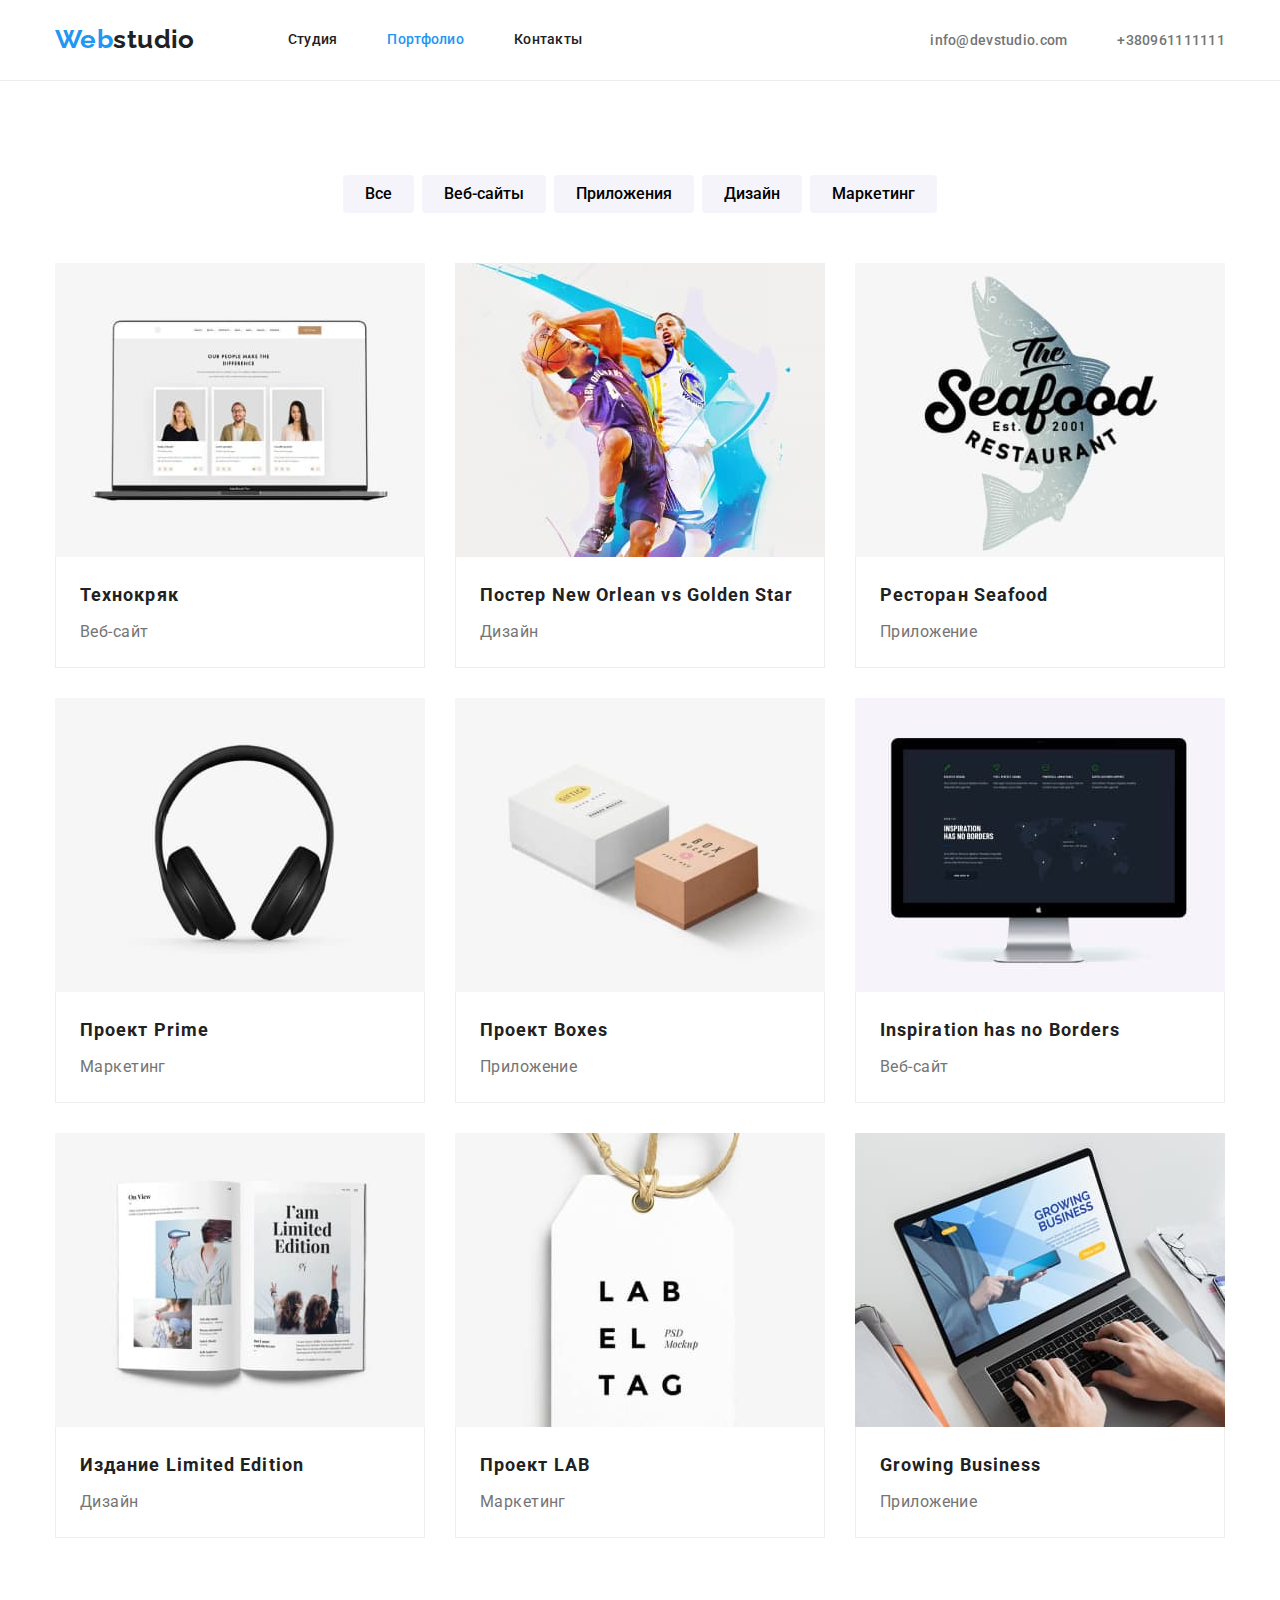
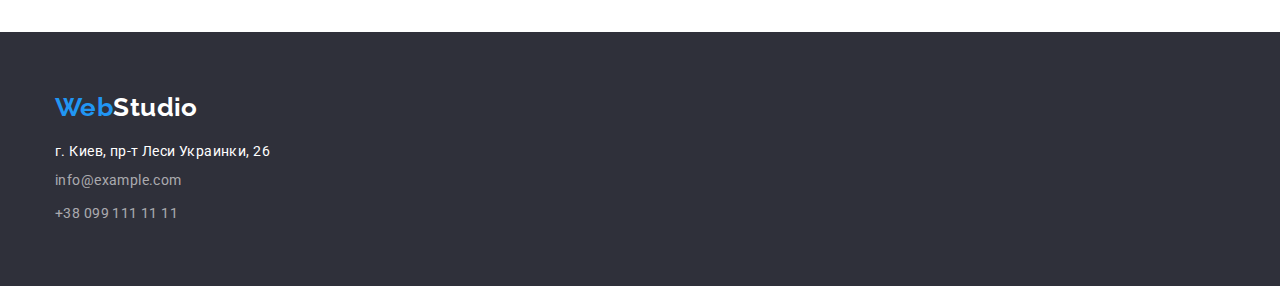
==== portfolio.html @ 1b5a4016 "Initial commit" ====
<!DOCTYPE html>
<html lang="ru">
  <head>
    <meta charset="UTF-8" />
    <meta http-equiv="X-UA-Compatible" content="IE=edge" />
    <meta name="viewport" content="width=device-width, initial-scale=1.0" />
    <link rel="preconnect" href="https://fonts.googleapis.com" />
    <link rel="preconnect" href="https://fonts.gstatic.com" crossorigin />
    <link
      href="https://fonts.googleapis.com/css2?family=Raleway:wght@700&family=Roboto:wght@400;500;700;900&display=swap"
      rel="stylesheet"
    />
    <link
      rel="stylesheet"
      href="https://cdnjs.cloudflare.com/ajax/libs/modern-normalize/1.0.0/modern-normalize.min.css"
    />
    <link rel="stylesheet" href="css/styles.css" />
    <title>Portfolio</title>
  </head>
  <body>
    <!-- Header -->
    <header class="header">
      <div class="container header-container">
        <!-- header_details -->
        <nav class="header-list">
          <a href="./index.html" class="logo"
            ><span class="logo-accent">Web</span>studio</a
          >
          <ul class="list nav-list">
            <li>
              <a href="./index.html" class="site-nav">Студия</a>
            </li>
            <li>
              <a href="./portfolio.html" class="site-nav current">Портфолио</a>
            </li>
            <li>
              <a href="" class="site-nav">Контакты</a>
            </li>
          </ul>
        </nav>

        <ul class="list contact-list">
          <li>
            <a href="mailto:mailto:info@devstudio.com" class="mail"
              >info@devstudio.com</a
            >
          </li>
          <li>
            <a href="tel:+380961111111" class="telephone">+380961111111</a>
          </li>
        </ul>
      </div>
    </header>

    <main>
      <!-- Buttons bar -->
      <section class="section">
        <div class="container">
          <h1 class="hidden">portfolio</h1>
          <ul class="list buttons-list">
            <li class="product-item">
              <button class="product-button" type="button">
                <span class="product-item">Все</span>
              </button>
            </li>
            <li class="product-item">
              <button class="product-button" type="button">
                <span class="product-item">Веб-сайты </span>
              </button>
            </li>
            <li class="product-item">
              <button class="product-button" type="button">
                <span class="product-item">Приложения </span>
              </button>
            </li>
            <li class="product-item">
              <button class="product-button" type="button">
                <span class="product-item">Дизайн </span>
              </button>
            </li>
            <li class="product-item">
              <button class="product-button" type="button">
                <span class="product-item">Маркетинг </span>
              </button>
            </li>
          </ul>

          <!-- projects -->
          <ul class="list projects-list">
            <li class="project-card">
              <a href="" class="project-link">
                <img
                  class="project-image"
                  src="images/crack.jpg"
                  alt="Технокряк"
                  width="370"
                  height="294"
                />
                <div class="project-text">
                  <h2 class="project-title">Технокряк</h2>
                  <p class="project-description">Веб-сайт</p>
                </div>
              </a>
            </li>
            <li class="project-card">
              <a href="" class="project-link">
                <img
                  class="project-image"
                  src="images/basket.jpg"
                  alt="Постер"
                  width="370"
                  height="294"
                />
                <div class="project-text">
                  <h2 class="project-title">
                    Постер New Orlean vs Golden Star
                  </h2>
                  <p class="project-description">Дизайн</p>
                </div>
              </a>
            </li>
            <li class="project-card">
              <a href="" class="project-link">
                <img
                  class="project-image"
                  src="images/seafood.jpg"
                  alt="ресторан"
                  width="370"
                  height="294"
                />
                <div class="project-text">
                  <h2 class="project-title">Ресторан Seafood</h2>
                  <p class="project-description">Приложение</p>
                </div>
              </a>
            </li>
            <li class="project-card">
              <a href="" class="project-link">
                <img
                  class="project-image"
                  src="images/prime.jpg"
                  alt="маркетинг"
                  width="370"
                  height="294"
                />
                <div class="project-text">
                  <h2 class="project-title">Проект Prime</h2>
                  <p class="project-description">Маркетинг</p>
                </div>
              </a>
            </li>
            <li class="project-card">
              <a href="" class="project-link">
                <img
                  class="project-image"
                  src="images/box.jpg"
                  alt="приложение"
                  width="370"
                  height="294"
                />
                <div class="project-text">
                  <h2 class="project-title">Проект Boxes</h2>
                  <p class="project-description">Приложение</p>
                </div>
              </a>
            </li>
            <li class="project-card">
              <a href="" class="project-link">
                <img
                  class="project-image"
                  src="images/borders.jpg"
                  alt="сайт"
                  width="370"
                  height="294"
                />
                <div class="project-text">
                  <h2 class="project-title">Inspiration has no Borders</h2>
                  <p class="project-description">Веб-сайт</p>
                </div>
              </a>
            </li>
            <li class="project-card">
              <a href="" class="project-link">
                <img
                  class="project-image"
                  src="images/limited.jpg"
                  alt="дизайн"
                  width="370"
                  height="294"
                />
                <div class="project-text">
                  <h2 class="project-title">Издание Limited Edition</h2>
                  <p class="project-description">Дизайн</p>
                </div>
              </a>
            </li>
            <li class="project-card">
              <a href="" class="project-link">
                <img
                  class="project-image"
                  src="images/lab.jpg"
                  alt="маркетинг"
                  width="370"
                  height="294"
                />
                <div class="project-text">
                  <h2 class="project-title">Проект LAB</h2>
                  <p class="project-description">Маркетинг</p>
                </div>
              </a>
            </li>
            <li class="project-card">
              <a href="" class="project-link">
                <img
                  class="project-image"
                  src="images/business.jpg"
                  alt="приложение"
                  width="370"
                  height="294"
                />
                <div class="project-text">
                  <h2 class="project-title">Growing Business</h2>
                  <p class="project-description">Приложение</p>
                </div>
              </a>
            </li>
          </ul>
        </div>
      </section>
    </main>

    <footer class="footer">
      <div class="container footer-list">
        <a href="./index.html" class="logo-footer"
          ><span class="logo-accent">Web</span>Studio</a
        >
        <address>
          <ul class="list">
            <li class="footer-item">
              <a
                href="https://bit.ly/3pXMvUd"
                target="_blank"
                rel="noopener noreferrer"
                class="address-footer"
                >г. Киев, пр-т Леси Украинки, 26</a
              >
            </li>
            <li class="footer-item">
              <a class="link-footer" href="mailto:info@devstudio.com"
                >info@example.com</a
              >
            </li>
            <li class="footer-item">
              <a class="link-footer" href="tel:+380991111111"
                >+38 099 111 11 11</a
              >
            </li>
          </ul>
        </address>
      </div>
    </footer>
  </body>
</html>
---- css/styles.css ----
:root {
    --primary-text-color: #212121;
    --accent-text-color: #2196F3;
    --description-text-color: #757575;
}

body {
    font-family: 'Roboto', sans-serif;
    color: var(--primary-text-color);
    background-color: #FFFFFF;
    font-size: 14px;
    letter-spacing: 0.03em;

}

/* Колір основного тексту #212121 */

/* Колір підписів #757575 */

/* Колір акценту #2196F3 */

/* Колір адреси #FFFFFF */


/* прибрані крапки в списках */
.list {
    list-style: none;
    margin: 0;
    padding: 0;
}

/* приховані заголовки */
.hidden{
    display: none;
}

/* .visually-hidden {
    position: absolute;
    width: 1px;
    height: 1px;
    margin: -1px;
    padding: 0;
    overflow: hidden;
    border: 0;
    clip: rect(0 0 0 0);
} */


/* прибрані відсупи тексту та заголовків */
h1,
h2,
h3,
h4,
h5,
h6,
p{
    margin: 0;
}

.container {
    width: 1200px;
    margin-left: auto;
    margin-right: auto;
    padding-left: 15px;
    padding-right: 15px;
    /* outline: 2px solid tomato; */
}

.section{
        padding-top: 94px;
        padding-bottom: 94px;
}

/* header */
.header{
    border-bottom: 1px solid #ECECEC;
}

.header-container{
    display: flex;
    align-items: center;
}

.header-list{
    display: flex;
}

.logo {
    color: var(--primary-text-color);
    text-decoration: none;
    font-family: 'Raleway', sans-serif;
    font-weight: 700;
    font-size: 26px;
    line-height: 1.19;
    display: block;
    padding: 24px 0;
}

.logo-accent {
    color: var(--accent-text-color);
}

.nav-list{
    display: flex;
    margin-left: 93px;
}

.nav-list li + li{
    margin-left: 50px;
}

.site-nav{
    display: block;
    color: var(--primary-text-color);
    font-weight: 500;
    line-height: 1.14;
    letter-spacing: 0.02em;
    text-decoration: none;
    padding-top: 32px;
    padding-bottom: 32px;
}

/* підсвітка поточної сторінки */
.list .site-nav.current {
    color: var(--accent-text-color);
}

.site-nav:hover,
.site-nav:focus{
    color: var(--accent-text-color);
}

.contact-list{
    display: flex;
    margin-left: auto;
}

.contact-list li + li{
    margin-left: 50px;
}

.mail,
.telephone {
    color: var(--description-text-color);
    font-weight: 500;
    line-height: 1.14;
    letter-spacing: 0.02em;
    text-decoration: none;
}

.mail:hover,
.mail:focus,
.telephone:hover,
.telephone:focus,
.link-footer:hover,
.link-footer:focus{
    color:var(--accent-text-color);
}

/* order section */

.order-window{
    background-color: #2F303A;
}

.hero-content{
    padding-top: 200px;
    padding-bottom: 200px;
    text-align: center;
}

.order-button{
        background: var(--accent-text-color);
        box-shadow: 0px 4px 4px rgba(0, 0, 0, 0.15);
        border-radius: 4px;
        font-family: inherit;

        display: inline-block;
        min-width: 200px;
        height: 50px;
        padding: 10px 32px;
        text-align: center;
        border: 2px transparent;
}
.order-service{
        font-weight: 700;
        font-size: 16px;
        line-height: 1.87;
        display: flex;
        align-items: center;
        text-align: center;
        letter-spacing: 0.06em;
        color: #FFFFFF;
        cursor: pointer;
}

.title{
        margin: 0 auto;
        margin-bottom: 30px;
        max-width: 696px;
        font-weight: 900;
        font-size: 44px;
        line-height: 1.36;
        text-align: center;
        letter-spacing: 0.06em;
        text-transform: uppercase;
        color: #FFFFFF;
}

/* benefits list */

.benefits-container{
    margin: 0 auto;
}

.benefit-list{
    display: flex;
}

.benefit-card{
    max-width: 270px;
    margin: 0 15px;
}

.benefit-title{
    font-size: 14px;
    font-weight: 700;
    line-height: 1.14;
    text-transform: uppercase;
    margin-bottom: 10px;
}

.benefit-description{
        line-height: 1.71;
        color: var(--description-text-color);
        margin-top: 0;
        margin-bottom: 0px;
}


/* Our work */
.our-work-block{
    padding-top: 0;
}

.our-work-title{
        font-weight: 700;
        font-size: 36px;
        line-height: 1.17;
        text-align: center;
        margin-top: 0;
        margin-bottom: 50px;
}
.work-list{
        display: flex;
        margin-left: -15px;
        margin-right: -15px;
}

.work-card{
    margin: 0 15px;
}

.work-image{
    display: block;
    max-width: 100%;
    height: auto;
}

/* Our team */
.team {
    background-color: #F5F4FA;
}


.team-title{
        font-weight: 700;
        font-size: 36px;
        line-height: 1.17;
        text-align: center;
        margin-top: 0;
        margin-bottom: 50px;
}

.team-list{
        display: flex;
        margin-left: -15px;
        margin-right: -15px;
}

.team-card{
    background-color: #FFFFFF;
    max-width: 270px;
    margin: 0 15px;
    box-shadow: 0px 2px 1px rgb(0 0 0 / 20%),
        0px 1px 1px rgb(0 0 0 / 14%),
        0px 1px 3px rgb(0 0 0 / 12%);
    border-radius: 4px;
}

.team-image{
    display: block;
    max-width: 100%;
    height: auto;
}

.team-name{
    font-weight: 500;
    font-size: 16px;
    line-height: 1.19;
    text-align: center;
    margin-top: 30px;
    margin-bottom: 10px;
}

.work-role{
        font-style: normal;
        font-size: 16px;
        line-height: 1.19;
        text-align: center;
        color: var(--description-text-color);
        margin-bottom: 30px;
        
    }

/* portfolio main */

/* buttons */

.buttons-list{
    display: flex;
    justify-content: center;
    margin-bottom: 50px;
}

.product-button{
        background: #F5F4FA;
        border-radius: 4px;
        font-weight: 500;
        font-size: 16px;
        line-height: 1.63;
        text-align: center;
        border: none;
        cursor: pointer;
        font-family: inherit;
        width: auto;
        height: auto;
        padding: 6px 22px;
}

.buttons-list > .product-item + .product-item{
    margin-left: 8px;
}

.product-button:hover,
.product-button:focus {
        font-weight: 500;
        font-size: 16px;
        line-height: 1.63;
        text-align: center;
        color: #FFFFFF;
        background: var(--accent-text-color);
        box-shadow: 0px 3px 1px rgba(0, 0, 0, 0.1), 0px 1px 2px rgba(0, 0, 0, 0.08), 0px 2px 2px rgba(0, 0, 0, 0.12);
        border-radius: 4px;
}

/* projects */

.projects-list{
    display: flex;
    flex-wrap: wrap;
    /* margin-left: -15px;
    margin-right: -15px; */
    /* gap: 30px;
    margin: auto; */
    
}

.project-card{
    flex-basis: calc((100% - 60px) / 3);
    max-width: 370px;
    margin-right: 30px;
    margin-bottom: 30px;
}

.project-card:nth-child(3n){
    margin-right: 0;
}

/* .project-card:nth-child(-n + 3) {
    margin-top: 0;
} */

/* .project-card:nth-child(3n + 3){
    margin-right: 0;
} */

.project-card:nth-last-child(-n + 3) {
    margin-bottom: 0;
}

.project-link{
    text-decoration: none;
    color: var(--primary-text-color);

}

.project-image{
    display: block;
}

.project-text{
    padding: 20px 24px;
    border-left: 1px solid #EEEEEE;
    border-right: 1px solid #EEEEEE;
    border-bottom: 1px solid #EEEEEE;;
}

.project-title{
        font-weight: 700;
        font-size: 18px;
        line-height: 2;
        letter-spacing: 0.06em;
        margin-bottom: 4px;
}

.project-description{
        font-size: 16px;
        line-height: 1.88;
        color: var(--description-text-color);
}

/* footer */
.footer{
    background-color: #2F303A;
    padding: 60px 0;
}



.logo-footer{
        color: #ffffff;
        text-decoration: none;
        font-family: 'Raleway', sans-serif;
        font-weight: 700;
        font-size: 26px;
        line-height: 1.19;
        display: block;
        margin-bottom: 20px;
}
.address-footer{
        line-height: 1.19;
        color: #FFFFFF;
        font-style: normal;
        text-decoration: none;

}
.link-footer{
        line-height: 1.71;
        color: rgba(255, 255, 255, 0.6);
        font-style: normal;
        text-decoration: none;

    
}

.footer-item:not(:last-child){
        margin-bottom: 9px;
}
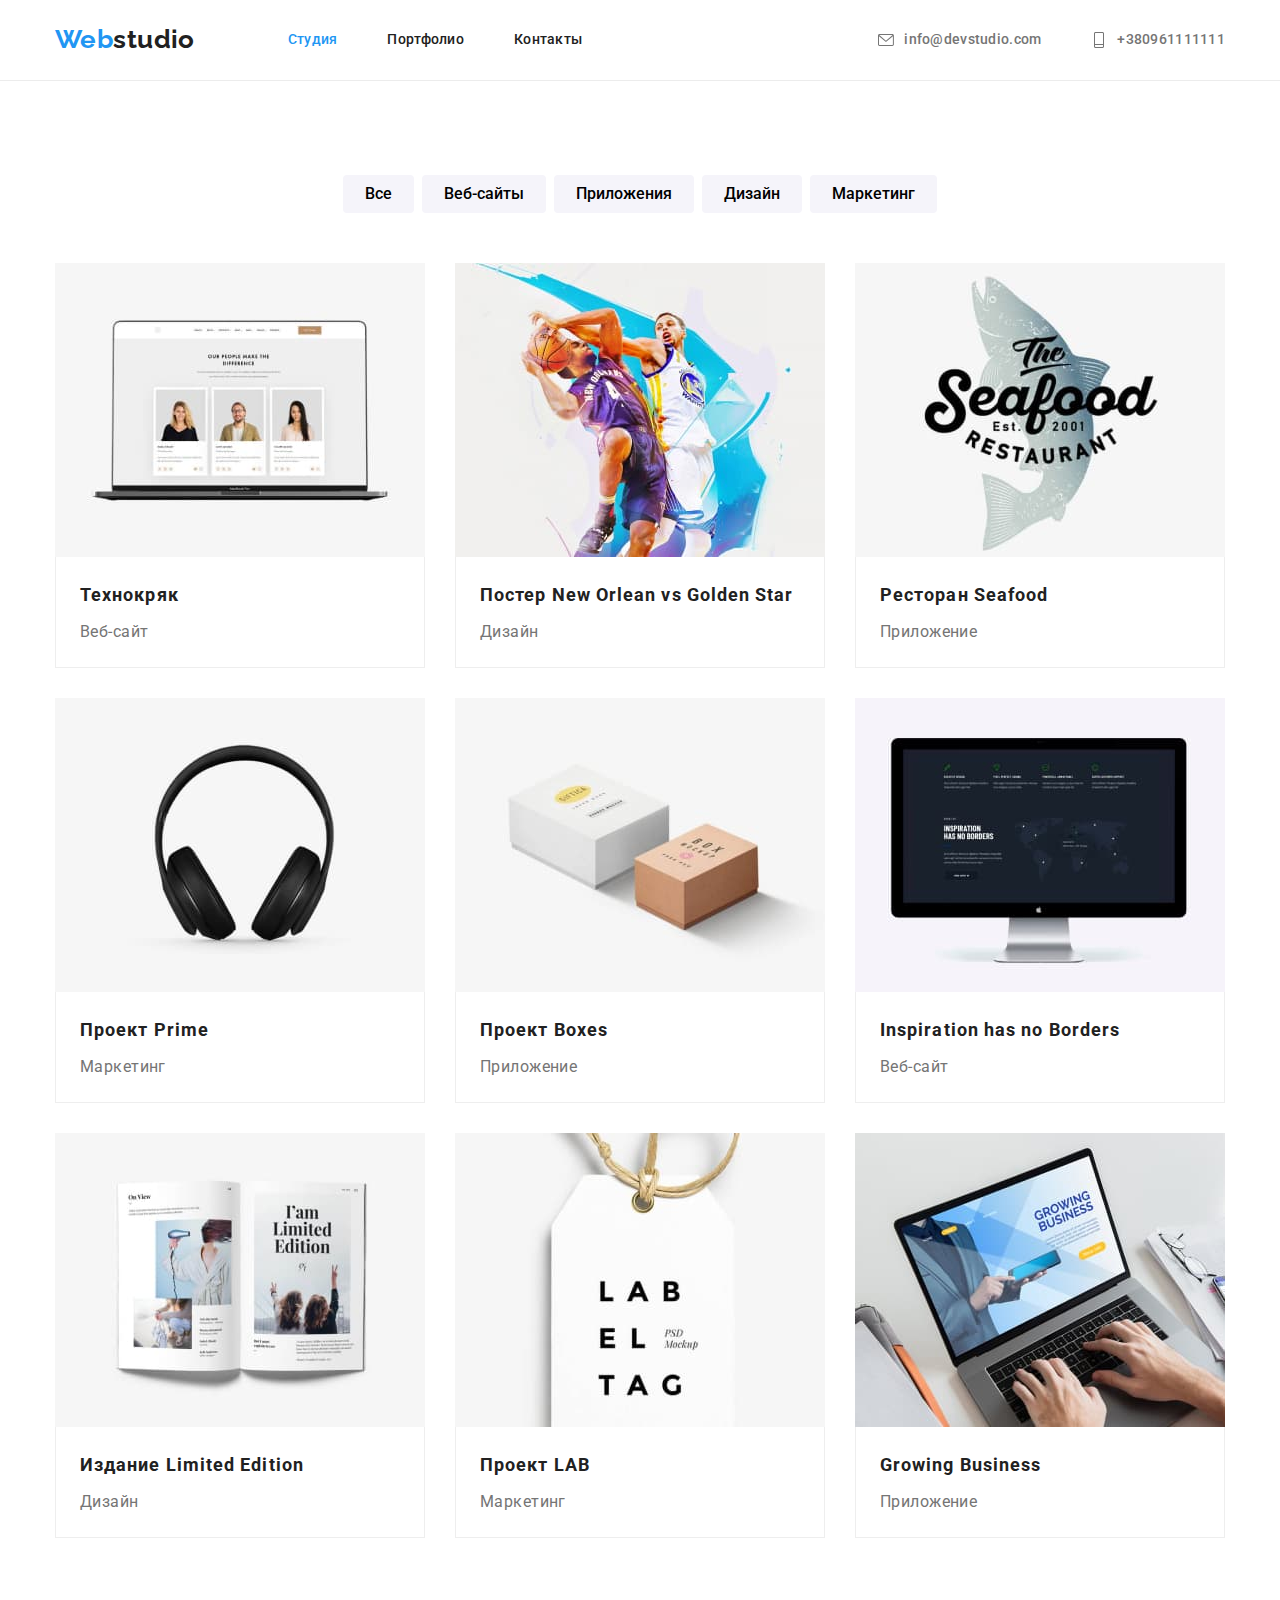
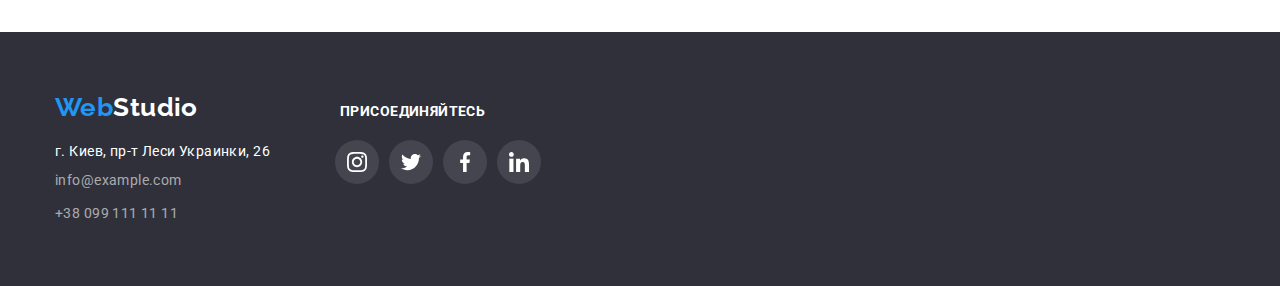
==== commit 9fa9392a: "portfolio header, footer" ====
--- a/portfolio.html
+++ b/portfolio.html
@@ -28,10 +28,10 @@
           >
           <ul class="list nav-list">
             <li>
-              <a href="./index.html" class="site-nav">Студия</a>
+              <a href="./index.html" class="site-nav current">Студия</a>
             </li>
             <li>
-              <a href="./portfolio.html" class="site-nav current">Портфолио</a>
+              <a href="./portfolio.html" class="site-nav">Портфолио</a>
             </li>
             <li>
               <a href="" class="site-nav">Контакты</a>
@@ -41,12 +41,20 @@
 
         <ul class="list contact-list">
           <li>
-            <a href="mailto:mailto:info@devstudio.com" class="mail"
-              >info@devstudio.com</a
+            <a class="mail" href="mailto:mailto:info@devstudio.com">
+              <svg class="contact-icon" height="16" width="16">
+                <use href="images/symbol-defs.svg#mail"></use>
+              </svg>
+              <span>info@devstudio.com</span></a
             >
           </li>
           <li>
-            <a href="tel:+380961111111" class="telephone">+380961111111</a>
+            <a class="telephone" href="tel:+380961111111">
+              <svg class="contact-icon" height="16" width="16">
+                <use href="images/symbol-defs.svg#telephone"></use>
+              </svg>
+              <span>+380961111111</span></a
+            >
           </li>
         </ul>
       </div>
@@ -56,7 +64,7 @@
       <!-- Buttons bar -->
       <section class="section">
         <div class="container">
-          <h1 class="hidden">portfolio</h1>
+          <h1 class="visually-hidden">portfolio</h1>
           <ul class="list buttons-list">
             <li class="product-item">
               <button class="product-button" type="button">
@@ -229,34 +237,66 @@
       </section>
     </main>
 
+    <!-- Footer -->
     <footer class="footer">
-      <div class="container footer-list">
-        <a href="./index.html" class="logo-footer"
-          ><span class="logo-accent">Web</span>Studio</a
-        >
-        <address>
-          <ul class="list">
-            <li class="footer-item">
-              <a
-                href="https://bit.ly/3pXMvUd"
-                target="_blank"
-                rel="noopener noreferrer"
-                class="address-footer"
-                >г. Киев, пр-т Леси Украинки, 26</a
-              >
-            </li>
-            <li class="footer-item">
-              <a class="link-footer" href="mailto:info@devstudio.com"
-                >info@example.com</a
-              >
-            </li>
-            <li class="footer-item">
-              <a class="link-footer" href="tel:+380991111111"
-                >+38 099 111 11 11</a
-              >
+      <div class="container footer-block">
+        <div>
+          <a href="./index.html" class="logo-footer"
+            ><span class="logo-accent">Web</span>Studio</a
+          >
+          <address>
+            <ul class="list">
+              <li class="footer-item">
+                <a
+                  class="address-footer"
+                  href="https://bit.ly/3pXMvUd"
+                  target="_blank"
+                  rel="noopener noreferrer"
+                  >г. Киев, пр-т Леси Украинки, 26</a
+                >
+              </li>
+              <li class="footer-item">
+                <a class="link-footer" href="mailto:info@devstudio.com"
+                  >info@example.com</a
+                >
+              </li>
+              <li class="footer-item">
+                <a class="link-footer" href="tel:+380991111111"
+                  >+38 099 111 11 11</a
+                >
+              </li>
+            </ul>
+          </address>
+        </div>
+        <div class="footer-connect">
+          <h2 class="footer-connect-text">ПРИСОЕДИНЯЙТЕСЬ</h2>
+          <ul class="list social-footer">
+            <li class="social-item">
+              <a class="social-link-footer" href=""
+                ><svg class="footer-icon">
+                  <use href="images/symbol-defs.svg#instagram"></use></svg
+              ></a>
+            </li>
+            <li class="social-item">
+              <a class="social-link-footer" href=""
+                ><svg class="footer-icon">
+                  <use href="images/symbol-defs.svg#twitter"></use></svg
+              ></a>
+            </li>
+            <li class="social-item">
+              <a class="social-link-footer" href=""
+                ><svg class="footer-icon">
+                  <use href="images/symbol-defs.svg#facebook"></use></svg
+              ></a>
+            </li>
+            <li class="social-item">
+              <a class="social-link-footer" href=""
+                ><svg class="footer-icon">
+                  <use href="images/symbol-defs.svg#linkedin-1"></use></svg
+              ></a>
             </li>
           </ul>
-        </address>
+        </div>
       </div>
     </footer>
   </body>
--- a/css/styles.css
+++ b/css/styles.css
@@ -2,6 +2,8 @@
     --primary-text-color: #212121;
     --accent-text-color: #2196F3;
     --description-text-color: #757575;
+    --main-icon-color: #AFB1B8;
+    --secondary-icon-color: #ffffff;
 }
 
 body {
@@ -30,11 +32,11 @@
 }
 
 /* приховані заголовки */
-.hidden{
+/* .hidden{
     display: none;
-}
-
-/* .visually-hidden {
+} */
+
+.visually-hidden {
     position: absolute;
     width: 1px;
     height: 1px;
@@ -43,7 +45,7 @@
     overflow: hidden;
     border: 0;
     clip: rect(0 0 0 0);
-} */
+}
 
 
 /* прибрані відсупи тексту та заголовків */
@@ -146,6 +148,12 @@
     line-height: 1.14;
     letter-spacing: 0.02em;
     text-decoration: none;
+    display: flex;    
+}
+
+.contact-icon{
+    fill: var(--description-text-color);
+    margin-right: 10px;
 }
 
 .mail:hover,
@@ -153,13 +161,17 @@
 .telephone:hover,
 .telephone:focus,
 .link-footer:hover,
-.link-footer:focus{
+.link-footer:focus,
+.contact-icon:hover,
+.contact-icon:focus{
+    fill: var(--accent-text-color);
     color:var(--accent-text-color);
 }
 
 /* order section */
 
 .order-window{
+    background-image: linear-gradient(rgba(47, 48, 58, 0.4),rgba(47, 48, 58, 0.4)), url(../images/hero-image.jpg);
     background-color: #2F303A;
 }
 
@@ -209,9 +221,55 @@
 
 /* benefits list */
 
-.benefits-container{
-    margin: 0 auto;
-}
+/* .benefit-container{
+    margin-top: 30px;
+} */
+
+.benefit-card-icon::before {
+    display: block;
+    height: 120px;
+    background-repeat: no-repeat;
+    background-position: center;
+    background-color: #F5F4FA;
+    border-radius: 4px;
+    margin-bottom: 30px;
+    content: "";
+    
+}
+.benefit-antenna::before{
+    content: "";
+    background-image: url(../images/antenna-1.svg);
+    background-size: 70px;
+}
+
+.benefit-clock::before {
+    content: "";
+    background-image: url(../images/clock-1.svg);
+    background-size: 70px;
+}
+
+.benefit-diagram::before {
+    content: "";
+    background-image: url(../images/diagram-1.svg);
+    background-size: 70px;
+}
+
+.benefit-astronaut::before {
+    content: "";
+    background-image: url(../images/astronaut-1.svg);
+    background-size: 70px;
+}
+
+/* .benefit-container::before{
+        content: "";
+        display: block;
+        height: 120px;
+        background-repeat: no-repeat;
+        background-position: center;
+        background-color: #F5F4FA;
+        border-radius: 4px;
+        margin-bottom: 30px;
+} */
 
 .benefit-list{
     display: flex;
@@ -319,9 +377,98 @@
         line-height: 1.19;
         text-align: center;
         color: var(--description-text-color);
-        margin-bottom: 30px;
-        
+        margin-bottom: 16px;
     }
+
+.social{
+    display: flex;
+    max-width: 206px;
+    height: 44px;
+    margin-bottom: 30px;
+    margin-left: auto;
+    margin-right: auto;
+}
+
+.social-link{
+    display: flex;
+    justify-content: center;
+    align-items: center;
+    width: 44px;
+    height: 44px;
+    border-radius: 50px;
+    color: var(--main-icon-color);
+
+}
+
+.social-item + .social-item{
+    margin-left: 10px;
+}
+
+.team-icon{
+    fill: currentColor;
+    width: 20px;
+    height: 20px;
+}
+
+.social-link:hover,
+.social-link:focus {
+    background-color: var(--accent-text-color);
+    color: var(--secondary-icon-color);
+}
+
+/* Our clients */
+
+.clients-title{
+        font-weight: 700;
+        font-size: 36px;
+        line-height: 1.17;
+        text-align: center;
+        margin-top: 0;
+        margin-bottom: 50px;
+}
+.clients-list{
+        display: flex;
+        }
+
+.client{
+    flex-basis: calc((100% - 150px) / 6);
+    max-width: 170px;
+    height: 92px;
+    outline: 1px solid var(--main-icon-color);
+    border-radius: 4px;
+}
+
+.client:hover,
+.client:focus{
+    outline: 1px solid var(--accent-text-color);
+}
+
+.clients-list> .client + .client{
+    margin-left: 30px;
+}
+
+.client-link{
+    display: flex;
+    justify-content: center;
+    align-items: center;
+    align-items: center;
+    width: 168px;
+    height: 90px;
+    /* fill: var(--main-icon-color); */
+   
+}
+
+.client-icon{
+    width: 106px;
+    height: 60px;
+    fill: var(--main-icon-color);
+}
+
+.client-icon:hover,
+.client-icon:focus{
+    fill: var(--accent-text-color);
+}
+
 
 /* portfolio main */
 
@@ -466,4 +613,61 @@
 
 .footer-item:not(:last-child){
         margin-bottom: 9px;
+}
+
+.footer-block{
+    display: flex;
+    align-items: baseline;
+    
+}
+
+.footer-connect{
+    /* display: flex; */
+    /* align-content: baseline; */
+    max-width: 206px;
+    margin-left: 70px;
+}
+
+.footer-connect-text{
+        color: #FFFFFF;
+        font-weight: 700;
+        font-size: 14px;
+        line-height: 1.17;
+        margin-top: 0;
+        margin-bottom: 20px;
+}
+
+.social-footer {
+    display: flex;
+    max-width: 206px;
+    height: 44px;
+    margin: 0 -5px;
+}
+
+.social-link-footer {
+    display: flex;
+    justify-content: center;
+    align-items: center;
+    width: 44px;
+    height: 44px;
+    border-radius: 50px;
+    /* color: #FFFFFF; */
+    background-color: rgba(255, 255, 255, 0.1);
+
+}
+
+.social-item+.social-item {
+    margin-left: 10px;
+}
+
+.footer-icon {
+    fill: var(--secondary-icon-color);
+    width: 20px;
+    height: 20px;
+}
+
+.social-link-footer:hover,
+.social-link-footer:focus {
+    background-color: var(--accent-text-color);
+    /* color: var(--secondary-icon-color); */
 }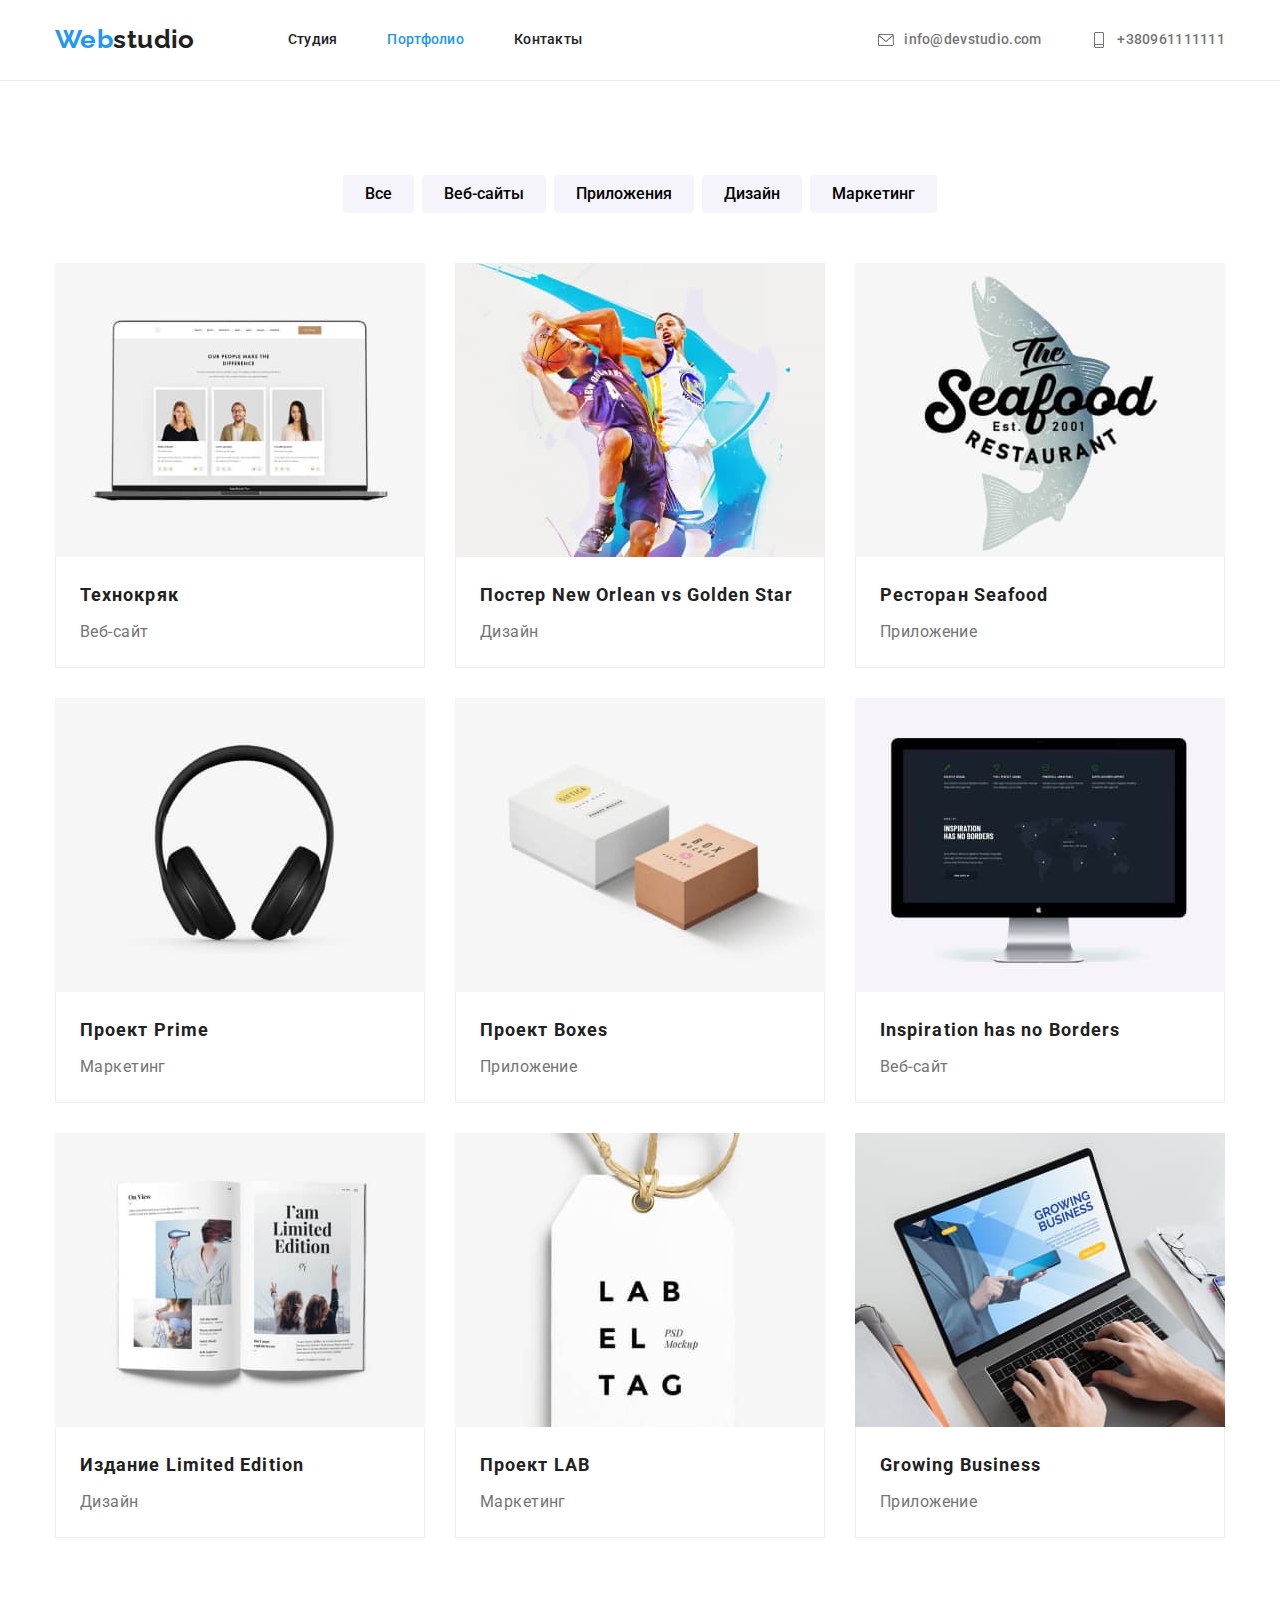
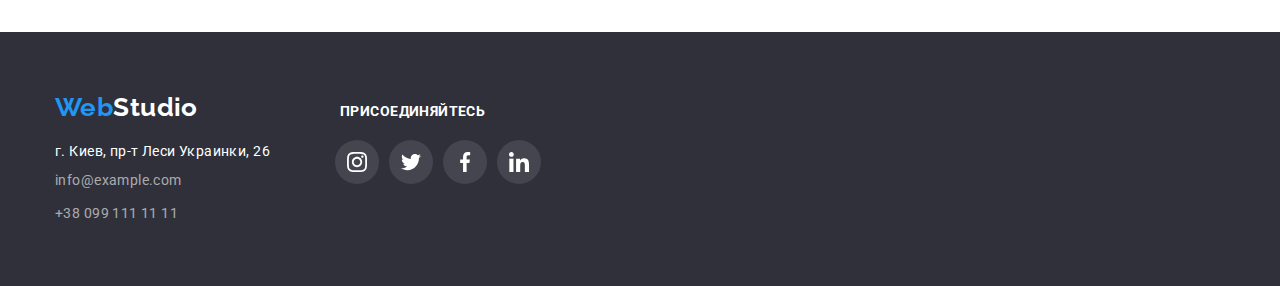
==== commit 07284b19: "current portfolio" ====
--- a/portfolio.html
+++ b/portfolio.html
@@ -28,10 +28,10 @@
           >
           <ul class="list nav-list">
             <li>
-              <a href="./index.html" class="site-nav current">Студия</a>
+              <a href="./index.html" class="site-nav">Студия</a>
             </li>
             <li>
-              <a href="./portfolio.html" class="site-nav">Портфолио</a>
+              <a href="./portfolio.html" class="site-nav current">Портфолио</a>
             </li>
             <li>
               <a href="" class="site-nav">Контакты</a>
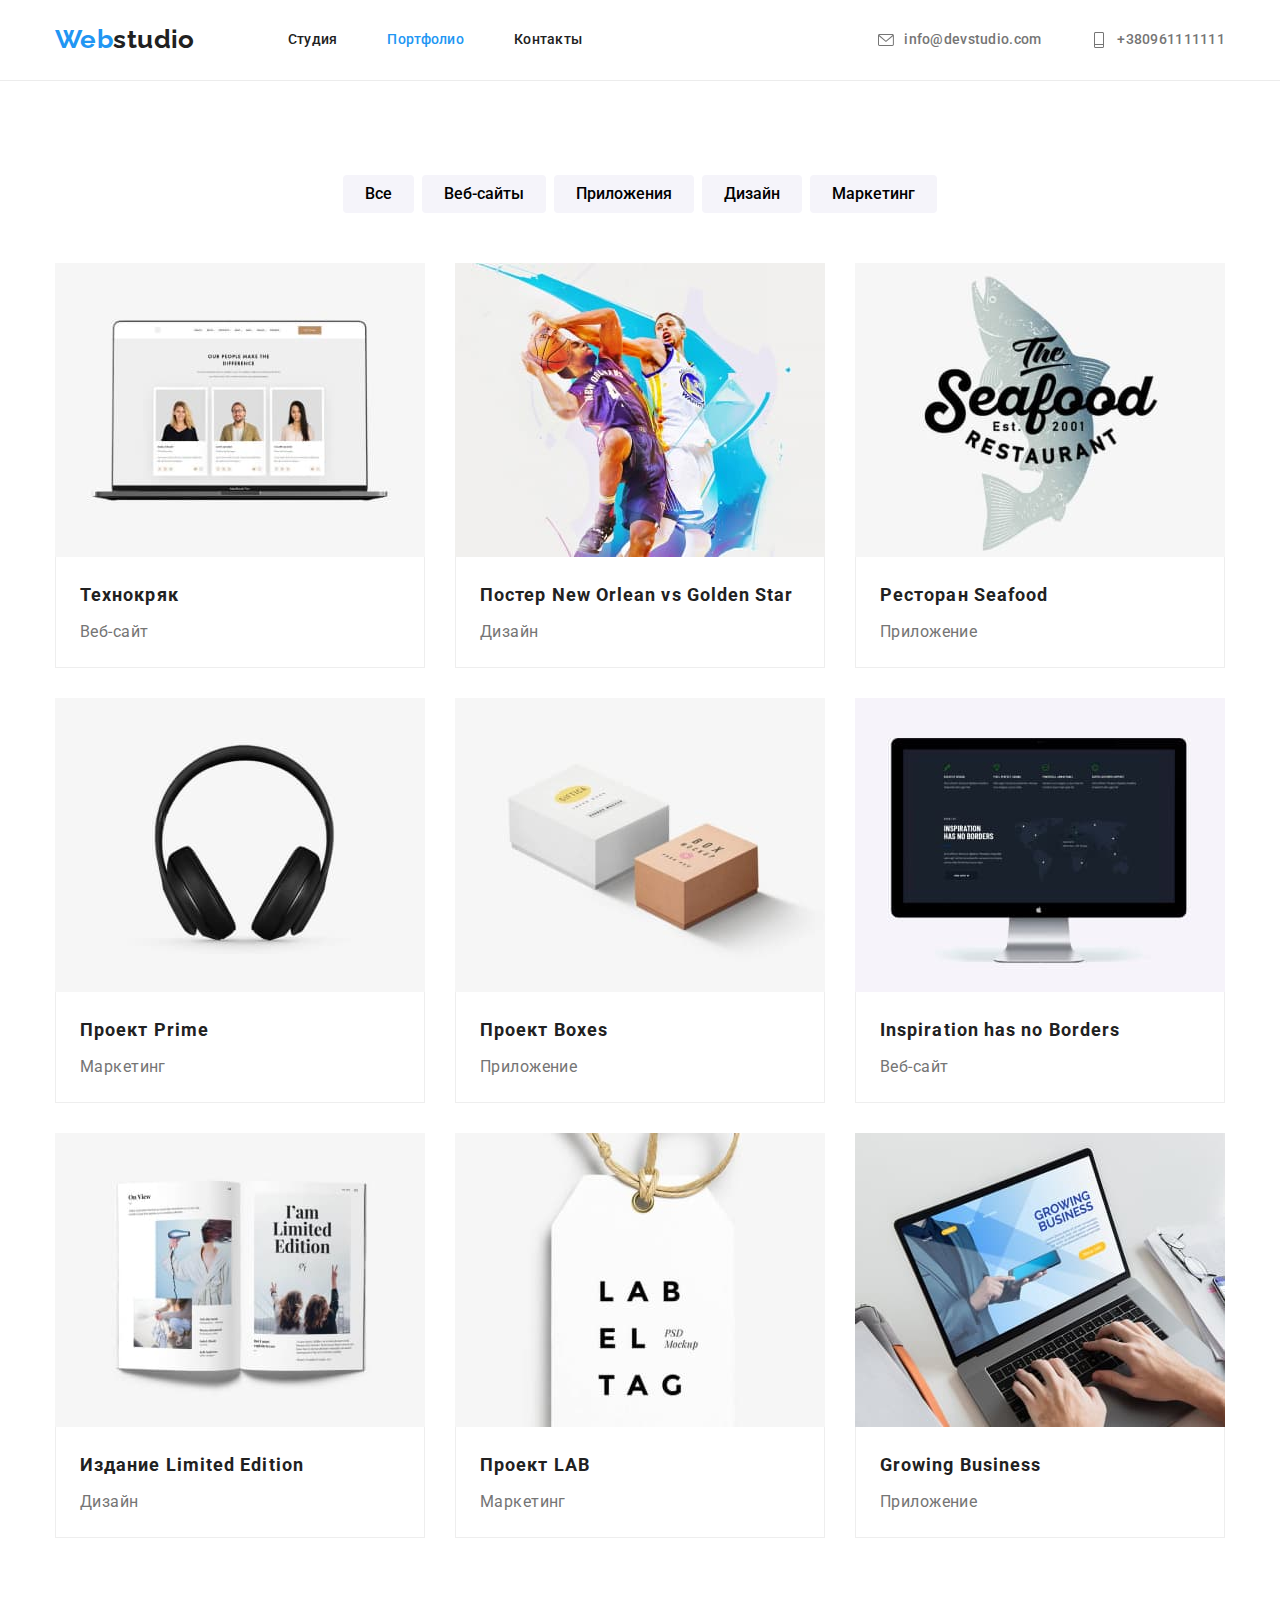
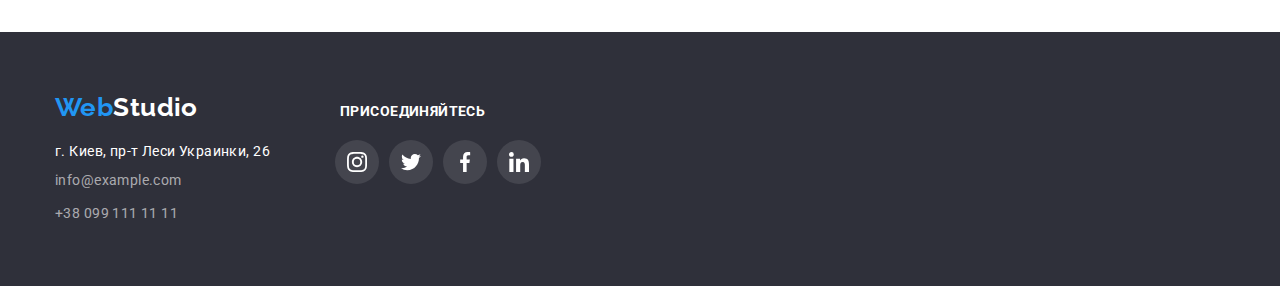
==== commit b39afe89: "icons optimized, icons.svg" ====
--- a/portfolio.html
+++ b/portfolio.html
@@ -43,7 +43,7 @@
           <li>
             <a class="mail" href="mailto:mailto:info@devstudio.com">
               <svg class="contact-icon" height="16" width="16">
-                <use href="images/symbol-defs.svg#mail"></use>
+                <use href="images/icons.svg#mail"></use>
               </svg>
               <span>info@devstudio.com</span></a
             >
@@ -51,7 +51,7 @@
           <li>
             <a class="telephone" href="tel:+380961111111">
               <svg class="contact-icon" height="16" width="16">
-                <use href="images/symbol-defs.svg#telephone"></use>
+                <use href="images/icons.svg#telephone"></use>
               </svg>
               <span>+380961111111</span></a
             >
@@ -274,25 +274,25 @@
             <li class="social-item">
               <a class="social-link-footer" href=""
                 ><svg class="footer-icon">
-                  <use href="images/symbol-defs.svg#instagram"></use></svg
+                  <use href="images/icons.svg#instagram"></use></svg
               ></a>
             </li>
             <li class="social-item">
               <a class="social-link-footer" href=""
                 ><svg class="footer-icon">
-                  <use href="images/symbol-defs.svg#twitter"></use></svg
+                  <use href="images/icons.svg#twitter"></use></svg
               ></a>
             </li>
             <li class="social-item">
               <a class="social-link-footer" href=""
                 ><svg class="footer-icon">
-                  <use href="images/symbol-defs.svg#facebook"></use></svg
+                  <use href="images/icons.svg#facebook"></use></svg
               ></a>
             </li>
             <li class="social-item">
               <a class="social-link-footer" href=""
                 ><svg class="footer-icon">
-                  <use href="images/symbol-defs.svg#linkedin-1"></use></svg
+                  <use href="images/icons.svg#linkedin-1"></use></svg
               ></a>
             </li>
           </ul>
